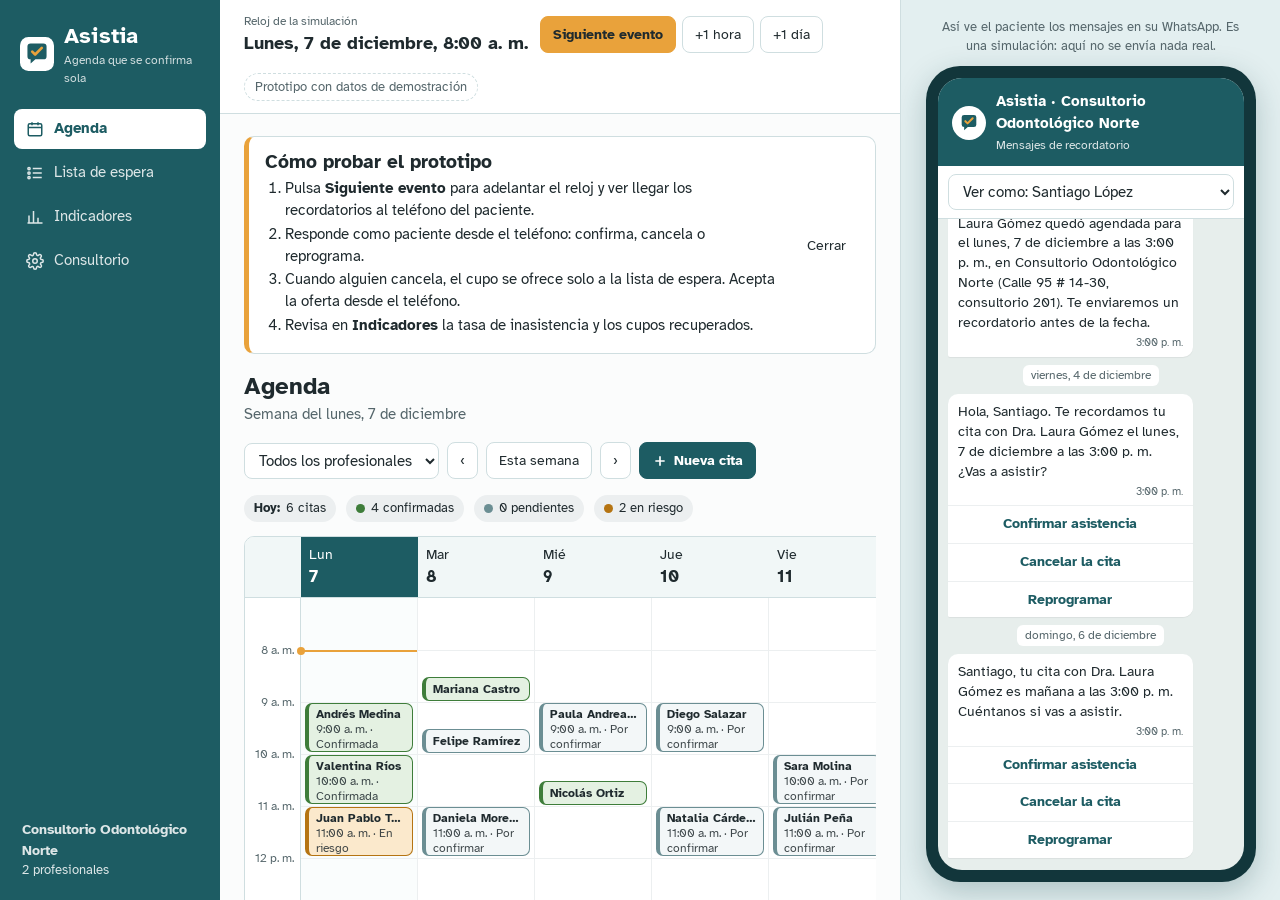
==== index.html @ c4b82bf7 "erick.perez commit inicial" ====
<!doctype html>
<html lang="es">
<head>
  <meta charset="utf-8">
  <meta name="viewport" content="width=device-width, initial-scale=1">
  <title>Asistia · Agenda que se confirma sola</title>
  <meta name="description" content="Prototipo funcional de Asistia: agenda web con recordatorios por WhatsApp simulados, confirmación con un toque y lista de espera.">
  <link rel="icon" href="favicon.svg" type="image/svg+xml">
  <link rel="stylesheet" href="styles.css">
</head>
<body>
  <div id="app"></div>
  <div id="toast" role="status" aria-live="polite"></div>
  <script type="module" src="app.js"></script>
</body>
</html>
---- styles.css ----
@font-face { font-family: "Atkinson Hyperlegible"; src: url("fonts/atkinson-hyperlegible-latin-400-normal.woff2") format("woff2"); font-weight: 400; font-style: normal; font-display: swap; }
@font-face { font-family: "Atkinson Hyperlegible"; src: url("fonts/atkinson-hyperlegible-latin-700-normal.woff2") format("woff2"); font-weight: 700; font-style: normal; font-display: swap; }
@font-face { font-family: "Atkinson Hyperlegible"; src: url("fonts/atkinson-hyperlegible-latin-400-italic.woff2") format("woff2"); font-weight: 400; font-style: italic; font-display: swap; }
:root {
  --pino: #1D5C63;
  --pino-osc: #144248;
  --bruma: #E3EFF0;
  --bruma-2: #F1F7F7;
  --papel: #FBFCFC;
  --tinta: #1F2A2E;
  --tinta-2: #55666B;
  --linea: #CFDEE0;
  --ambar: #E9A23B;
  --ambar-claro: #FBE9CC;
  --verde: #3E7D3A;
  --verde-claro: #E4F1E2;
  --ladrillo: #A4432F;
  --ladrillo-claro: #F8E6E1;
  --gris-claro: #ECEFF0;
  --chat: #E7EEEC;
  --burbuja: #FFFFFF;
  --burbuja-yo: #D6EFE9;
  --radio: 10px;
  --sombra: 0 1px 2px rgba(20, 66, 72, .08), 0 4px 14px rgba(20, 66, 72, .06);
  font-family: "Atkinson Hyperlegible", system-ui, sans-serif;
  color: var(--tinta);
  background: var(--papel);
}
* { box-sizing: border-box; }
html, body { margin: 0; height: 100%; }
body { font-size: 15px; line-height: 1.45; }
button, input, select, textarea { font: inherit; color: inherit; }
button { cursor: pointer; }
:focus-visible { outline: 3px solid var(--ambar); outline-offset: 2px; }
h1, h2, h3 { line-height: 1.2; margin: 0; }
h1 { font-size: 1.5rem; }
h2 { font-size: 1.2rem; }
h3 { font-size: 1rem; }
p { margin: 0 0 .6em; }
.muted { color: var(--tinta-2); }
.small { font-size: .85rem; }
.sr-only { position: absolute; width: 1px; height: 1px; overflow: hidden; clip: rect(0 0 0 0); }

/* ------------------------------------------------ estructura */
.shell {
  display: grid;
  grid-template-columns: 220px 1fr 380px;
  grid-template-rows: auto 1fr;
  grid-template-areas: "side top phone" "side main phone";
  height: 100vh;
}
.side { grid-area: side; background: var(--pino); color: #fff; display: flex; flex-direction: column; padding: 20px 14px; gap: 22px; }
.top { grid-area: top; border-bottom: 1px solid var(--linea); background: #fff; padding: 12px 24px; display: flex; align-items: center; gap: 16px; flex-wrap: wrap; }
.main { grid-area: main; overflow: auto; padding: 22px 24px 40px; }
.phone-col { grid-area: phone; background: var(--bruma); border-left: 1px solid var(--linea); display: flex; flex-direction: column; align-items: center; padding: 18px 16px; overflow: hidden; }

.brand { display: flex; align-items: center; gap: 10px; padding: 0 6px; }
.brand svg { width: 34px; height: 34px; flex: none; }
.brand b { font-size: 1.35rem; letter-spacing: .01em; }
.brand span { display: block; font-size: .78rem; opacity: .8; }
.nav { display: flex; flex-direction: column; gap: 4px; }
.nav a { color: #fff; text-decoration: none; padding: 9px 12px; border-radius: 8px; display: flex; align-items: center; gap: 10px; opacity: .85; }
.nav a:hover { background: rgba(255,255,255,.08); opacity: 1; }
.nav a[aria-current="page"] { background: #fff; color: var(--pino); opacity: 1; font-weight: 700; }
.nav svg { width: 18px; height: 18px; flex: none; }
.side .practice { margin-top: auto; font-size: .82rem; opacity: .85; padding: 0 8px; }
.side .practice b { display: block; font-size: .9rem; }

/* ------------------------------------------------ reloj de simulación */
.clock { display: flex; align-items: center; gap: 12px; flex-wrap: wrap; }
.clock-face { display: flex; flex-direction: column; }
.clock-face small { color: var(--tinta-2); font-size: .78rem; }
.clock-face strong { font-size: 1.15rem; }
.clock-face strong time:first-letter { text-transform: uppercase; }
.clock-btns { display: flex; gap: 6px; flex-wrap: wrap; }
.top .spacer { flex: 1; }
.demo-tag { font-size: .8rem; color: var(--tinta-2); border: 1px dashed var(--linea); border-radius: 999px; padding: 4px 10px; }

/* ------------------------------------------------ botones */
.btn { border: 1px solid var(--linea); background: #fff; border-radius: 8px; padding: 7px 12px; display: inline-flex; align-items: center; gap: 6px; font-size: .9rem; }
.btn:hover { border-color: var(--pino); }
.btn.primary { background: var(--pino); color: #fff; border-color: var(--pino); font-weight: 700; }
.btn.primary:hover { background: var(--pino-osc); }
.btn.next { background: var(--ambar); border-color: var(--ambar); color: var(--tinta); font-weight: 700; }
.btn.next:hover { background: #d8912b; }
.btn.danger { color: var(--ladrillo); }
.btn.danger:hover { border-color: var(--ladrillo); }
.btn.ghost { border-color: transparent; background: transparent; }
.btn:disabled { opacity: .5; cursor: not-allowed; }
.btn svg { width: 16px; height: 16px; }
a.btn { text-decoration: none; color: inherit; }

/* ------------------------------------------------ cabeceras de vista */
.view-head { display: flex; align-items: flex-end; justify-content: space-between; gap: 16px; margin-bottom: 16px; flex-wrap: wrap; }
.view-head p { margin: 4px 0 0; color: var(--tinta-2); }
.toolbar { display: flex; gap: 8px; align-items: center; flex-wrap: wrap; }
select.inp, input.inp, textarea.inp { border: 1px solid var(--linea); border-radius: 8px; padding: 7px 10px; background: #fff; }
label.fld { display: flex; flex-direction: column; gap: 4px; font-size: .88rem; font-weight: 700; }
label.fld .inp { font-weight: 400; }
label.chk { display: flex; gap: 8px; align-items: flex-start; font-size: .88rem; }

/* ------------------------------------------------ guía de demostración */
.howto { background: #fff; border: 1px solid var(--linea); border-left: 5px solid var(--ambar); border-radius: var(--radio); padding: 14px 16px; margin-bottom: 18px; display: grid; grid-template-columns: 1fr auto; gap: 8px 16px; }
.howto ol { margin: 4px 0 0; padding-left: 20px; }
.howto li { margin: 2px 0; }

/* ------------------------------------------------ resumen del día */
.daybar { display: flex; gap: 10px; flex-wrap: wrap; margin-bottom: 14px; }
.pill { display: inline-flex; align-items: center; gap: 6px; padding: 4px 10px; border-radius: 999px; font-size: .82rem; background: var(--gris-claro); }
.pill i { width: 9px; height: 9px; border-radius: 50%; display: inline-block; }

/* ------------------------------------------------ agenda semanal */
.week { display: grid; grid-template-columns: 56px repeat(6, minmax(110px, 1fr)); border: 1px solid var(--linea); border-radius: var(--radio); background: #fff; overflow: hidden; min-width: 760px; }
.week-wrap { overflow-x: auto; }
.wk-h { padding: 8px 8px; border-bottom: 1px solid var(--linea); font-size: .85rem; background: var(--bruma-2); position: sticky; top: 0; }
.wk-h.today { background: var(--pino); color: #fff; }
.wk-h b { display: block; font-size: 1.05rem; }
.wk-times { position: relative; border-right: 1px solid var(--linea); }
.wk-time { position: absolute; right: 6px; font-size: .72rem; color: var(--tinta-2); transform: translateY(-50%); }
.wk-col { position: relative; border-right: 1px solid var(--gris-claro); }
.wk-col:last-child { border-right: 0; }
.wk-col.today { background: #FAFDFD; }
.wk-line { position: absolute; left: 0; right: 0; border-top: 1px solid var(--gris-claro); }
.wk-now { position: absolute; left: 0; right: 0; border-top: 2px solid var(--ambar); z-index: 1; }
.wk-now::before { content: ""; position: absolute; left: -4px; top: -5px; width: 8px; height: 8px; border-radius: 50%; background: var(--ambar); }
.appt { position: absolute; left: 4px; right: 4px; border-radius: 7px; padding: 3px 7px; font-size: .78rem; line-height: 1.2; border: 1px solid; border-left-width: 4px; text-align: left; overflow: hidden; z-index: 2; background: #fff; }
.appt b { display: block; white-space: nowrap; overflow: hidden; text-overflow: ellipsis; }
.appt span { opacity: .85; }
.appt.short { display: flex; align-items: center; }
.appt.short span { display: none; }
.appt:hover { filter: brightness(.97); }
.st-programada { --c: #6B8E93; --bg: #F3F7F8; }
.st-confirmada { --c: var(--verde); --bg: var(--verde-claro); }
.st-riesgo { --c: #B57412; --bg: var(--ambar-claro); }
.st-cancelada, .st-reprogramada { --c: #9AA5A8; --bg: #F4F5F5; }
.st-asistio { --c: var(--pino); --bg: var(--bruma); }
.st-no_asistio { --c: var(--ladrillo); --bg: var(--ladrillo-claro); }
.appt { border-color: var(--c); background: var(--bg); }
.appt.st-cancelada, .appt.st-reprogramada { text-decoration: line-through; opacity: .75; }
.chip { display: inline-flex; align-items: center; gap: 5px; border-radius: 999px; padding: 2px 9px; font-size: .78rem; font-weight: 700; background: var(--bg); color: var(--c); border: 1px solid var(--c); }
.dot { width: 9px; height: 9px; border-radius: 50%; display: inline-block; background: var(--c); }
.flag-espera { font-size: .7rem; font-weight: 700; color: var(--pino); }

/* lista diaria (pantallas pequeñas) */
.daylist { display: none; }
.daylist section { margin-bottom: 16px; }
.daylist h3 { margin-bottom: 6px; }
.dl-item { display: flex; gap: 10px; align-items: center; width: 100%; text-align: left; border: 1px solid var(--linea); background: #fff; border-radius: 8px; padding: 8px 10px; margin-bottom: 6px; border-left: 4px solid var(--c); }
.dl-item time { font-weight: 700; min-width: 70px; }

/* ------------------------------------------------ panel lateral de detalle */
.drawer-bg { position: fixed; inset: 0; background: rgba(20, 40, 44, .35); z-index: 40; display: flex; justify-content: flex-end; }
.drawer { width: min(440px, 100%); background: #fff; height: 100%; overflow: auto; padding: 22px; box-shadow: -8px 0 24px rgba(0,0,0,.12); display: flex; flex-direction: column; gap: 14px; }
.drawer header { display: flex; justify-content: space-between; align-items: flex-start; gap: 10px; }
.kv { display: grid; grid-template-columns: 110px 1fr; gap: 6px 10px; font-size: .92rem; }
.kv dt { color: var(--tinta-2); }
.kv dd { margin: 0; }
.timeline { list-style: none; margin: 0; padding: 0 0 0 14px; border-left: 2px solid var(--bruma); }
.timeline li { position: relative; padding: 0 0 10px 6px; font-size: .88rem; }
.timeline li::before { content: ""; position: absolute; left: -20px; top: 5px; width: 10px; height: 10px; border-radius: 50%; background: var(--pino); border: 2px solid #fff; }
.timeline time { display: block; font-size: .76rem; color: var(--tinta-2); }
.actions { display: flex; flex-wrap: wrap; gap: 8px; }

/* modal */
.modal-bg { position: fixed; inset: 0; background: rgba(20, 40, 44, .4); z-index: 50; display: grid; place-items: center; padding: 16px; }
.modal { background: #fff; border-radius: 14px; width: min(520px, 100%); max-height: 92vh; overflow: auto; padding: 22px; display: flex; flex-direction: column; gap: 12px; }
.grid2 { display: grid; grid-template-columns: 1fr 1fr; gap: 10px; }
.err { color: var(--ladrillo); font-size: .88rem; min-height: 1.2em; }

/* ------------------------------------------------ teléfono simulado */
.phone-cap { font-size: .82rem; color: var(--tinta-2); text-align: center; margin-bottom: 10px; max-width: 320px; }
.phone { width: 330px; max-width: 100%; flex: 1; min-height: 0; background: #12363B; border-radius: 34px; padding: 12px; box-shadow: 0 10px 30px rgba(20, 66, 72, .25); display: flex; flex-direction: column; }
.screen { background: var(--chat); border-radius: 24px; flex: 1; min-height: 0; overflow: hidden; display: flex; flex-direction: column; }
.ph-head { background: var(--pino); color: #fff; padding: 12px 14px 10px; display: flex; align-items: center; gap: 10px; }
.ph-head .av { width: 34px; height: 34px; border-radius: 50%; background: #fff; display: grid; place-items: center; flex: none; }
.ph-head .av svg { width: 26px; height: 26px; }
.ph-head b { display: block; font-size: .95rem; }
.ph-head small { opacity: .85; font-size: .75rem; }
.ph-pick { padding: 8px 10px; background: #fff; border-bottom: 1px solid var(--linea); }
.ph-pick select { width: 100%; }
.ph-body { flex: 1; overflow-y: auto; padding: 12px 10px; display: flex; flex-direction: column; gap: 8px; }
.ph-day { align-self: center; background: #fff; border-radius: 6px; padding: 2px 8px; font-size: .72rem; color: var(--tinta-2); }
.bub { max-width: 86%; background: var(--burbuja); border-radius: 10px 10px 10px 2px; padding: 8px 10px 6px; font-size: .86rem; box-shadow: 0 1px 1px rgba(0,0,0,.06); align-self: flex-start; }
.bub.me { align-self: flex-end; background: var(--burbuja-yo); border-radius: 10px 10px 2px 10px; }
.bub time { display: block; text-align: right; font-size: .68rem; color: var(--tinta-2); margin-top: 2px; }
.bub-acts { display: flex; flex-direction: column; gap: 1px; margin: 6px -10px -6px; border-top: 1px solid var(--gris-claro); }
.bub-acts button { border: 0; background: #fff; color: var(--pino); font-weight: 700; padding: 8px; font-size: .85rem; }
.bub-acts button + button { border-top: 1px solid var(--gris-claro); }
.bub-acts button:last-child { border-radius: 0 0 10px 2px; }
.bub-acts button:disabled { color: #9AA5A8; cursor: default; }
.ph-empty { margin: auto; text-align: center; color: var(--tinta-2); font-size: .88rem; padding: 20px; }
.phone-toggle { display: none; }

/* ------------------------------------------------ página del paciente */
.pt-wrap { min-height: 100vh; background: var(--bruma); display: flex; justify-content: center; padding: 24px 14px; }
.pt { width: min(420px, 100%); background: #fff; border-radius: 18px; box-shadow: var(--sombra); overflow: hidden; align-self: flex-start; }
.pt-top { background: var(--pino); color: #fff; padding: 18px 20px; display: flex; gap: 10px; align-items: center; }
.pt-top svg { width: 30px; height: 30px; }
.pt-main { padding: 20px; display: flex; flex-direction: column; gap: 14px; }
.pt-when { background: var(--bruma-2); border-radius: 12px; padding: 14px; }
.pt-when strong { display: block; font-size: 1.25rem; }
.pt-when strong:first-letter { text-transform: uppercase; }
.pt-btns { display: flex; flex-direction: column; gap: 8px; }
.pt-btns .btn { justify-content: center; padding: 12px; font-size: 1rem; }
.slots { display: flex; flex-direction: column; gap: 10px; }
.slots h4 { margin: 0 0 4px; font-size: .9rem; }
.slots h4:first-letter { text-transform: uppercase; }
.slot-row { display: flex; flex-wrap: wrap; gap: 6px; }
.slot-row button { border: 1px solid var(--pino); color: var(--pino); background: #fff; border-radius: 8px; padding: 6px 10px; font-weight: 700; }
.slot-row button[aria-pressed="true"] { background: var(--pino); color: #fff; }
.pt-note { font-size: .78rem; color: var(--tinta-2); border-top: 1px solid var(--gris-claro); padding-top: 10px; }
.phone .pt-wrap { min-height: auto; padding: 0; background: transparent; flex: 1; overflow-y: auto; }
.phone .pt { border-radius: 0; box-shadow: none; width: 100%; }
.phone .pt-top { padding: 12px 14px; }

/* ------------------------------------------------ indicadores */
.kpis { display: grid; grid-template-columns: repeat(4, minmax(150px, 1fr)); gap: 12px; margin-bottom: 18px; }
.kpi { background: #fff; border: 1px solid var(--linea); border-radius: var(--radio); padding: 14px; }
.kpi .v { font-size: 1.9rem; font-weight: 700; color: var(--pino); line-height: 1.1; }
.kpi .l { font-weight: 700; margin-top: 2px; }
.kpi p { margin: 4px 0 0; color: var(--tinta-2); font-size: .82rem; }
.kpi.good .v { color: var(--verde); }
.panel { background: #fff; border: 1px solid var(--linea); border-radius: var(--radio); padding: 16px; margin-bottom: 16px; }
.panel h2 { margin-bottom: 6px; }
.chart svg { width: 100%; height: auto; display: block; }
table.tbl { width: 100%; border-collapse: collapse; font-size: .9rem; }
.tbl th { text-align: left; background: var(--pino); color: #fff; padding: 8px 10px; font-weight: 700; }
.tbl th:first-child { border-top-left-radius: 8px; }
.tbl th:last-child { border-top-right-radius: 8px; }
.tbl td { padding: 8px 10px; border-bottom: 1px solid var(--gris-claro); vertical-align: top; }
.tbl tr:nth-child(even) td { background: var(--bruma-2); }
.cols2 { display: grid; grid-template-columns: 1.3fr 1fr; gap: 16px; align-items: start; }
.form-stack { display: flex; flex-direction: column; gap: 10px; }
.empty { padding: 18px; text-align: center; color: var(--tinta-2); }

#toast { position: fixed; bottom: 18px; left: 50%; transform: translateX(-50%); background: var(--tinta); color: #fff; padding: 10px 16px; border-radius: 10px; font-size: .9rem; opacity: 0; pointer-events: none; transition: opacity .2s; z-index: 80; max-width: 90vw; }
#toast.show { opacity: 1; }

/* ------------------------------------------------ responsive */
@media (max-width: 1180px) {
  .shell { grid-template-columns: 200px 1fr; grid-template-areas: "side top" "side main"; }
  .phone-col { position: fixed; right: 0; top: 0; bottom: 0; width: 380px; max-width: 100%; z-index: 30; transform: translateX(100%); transition: transform .2s; box-shadow: -8px 0 24px rgba(0,0,0,.15); }
  .phone-col.open { transform: none; }
  .phone-toggle { display: inline-flex; }
  .phone-close { display: inline-flex !important; }
}
@media (max-width: 760px) {
  .shell { grid-template-columns: 1fr; grid-template-rows: auto auto 1fr; grid-template-areas: "side" "top" "main"; height: auto; min-height: 100vh; }
  .side { flex-direction: row; align-items: center; padding: 10px 12px; gap: 10px; flex-wrap: wrap; }
  .nav { flex-direction: row; flex-wrap: wrap; }
  .nav a { padding: 6px 9px; font-size: .85rem; }
  .side .practice { display: none; }
  .top { padding: 10px 14px; }
  .main { padding: 16px 14px 40px; }
  .week-wrap { display: none; }
  .daylist { display: block; }
  .kpis { grid-template-columns: 1fr 1fr; }
  .cols2 { grid-template-columns: 1fr; }
  .grid2 { grid-template-columns: 1fr; }
  .howto { grid-template-columns: 1fr; }
  .howto .btn { justify-self: start; }
}
.phone-close { display: none !important; }
@media (prefers-reduced-motion: reduce) { * { transition: none !important; } }
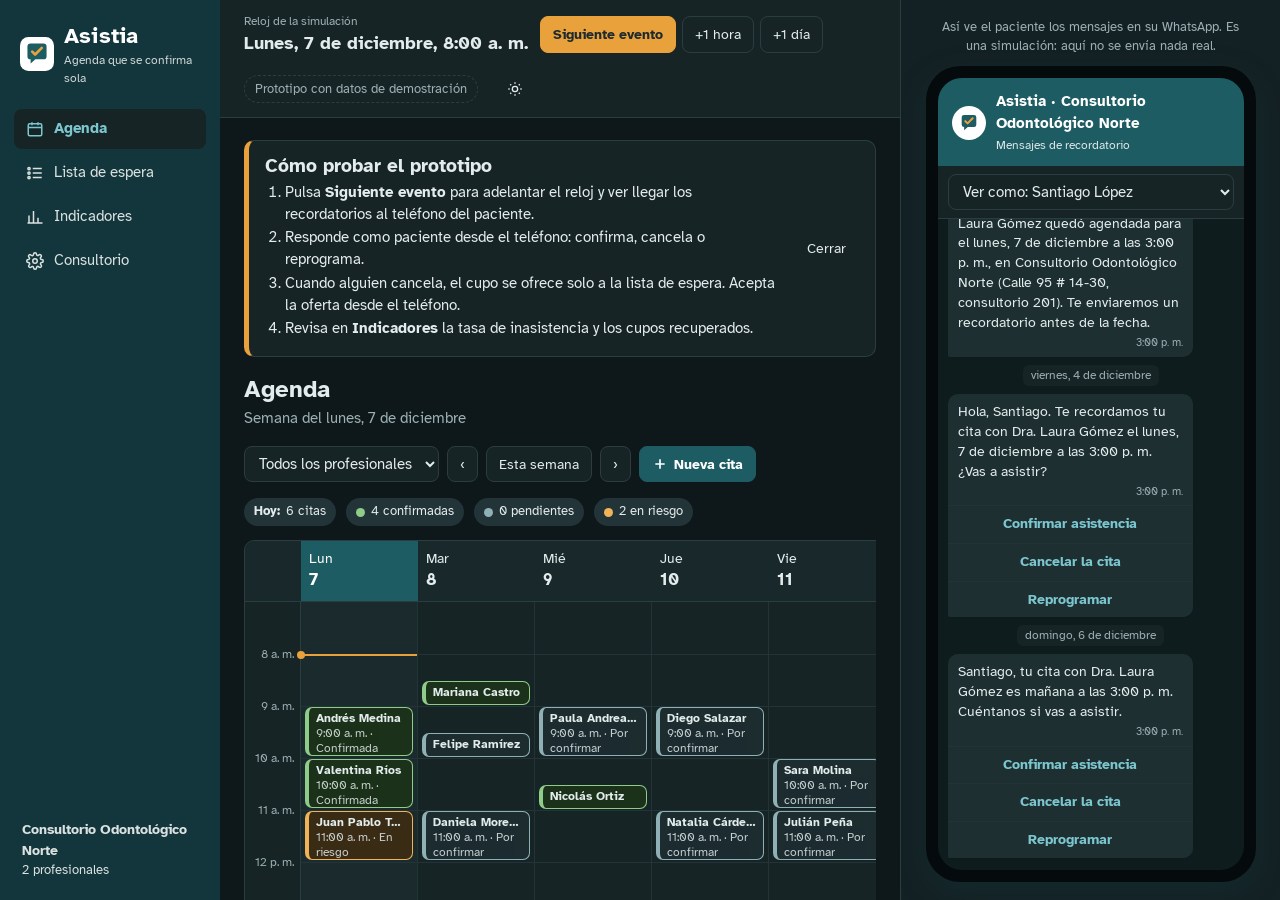
==== commit 0a900535: "modo oscuro" ====
--- a/index.html
+++ b/index.html
@@ -6,6 +6,15 @@
   <title>Asistia · Agenda que se confirma sola</title>
   <meta name="description" content="Prototipo funcional de Asistia: agenda web con recordatorios por WhatsApp simulados, confirmación con un toque y lista de espera.">
   <link rel="icon" href="favicon.svg" type="image/svg+xml">
+  <script>
+    // Modo oscuro por defecto; si la persona eligió claro, se respeta.
+    (function () {
+      var t = "dark";
+      try { if (localStorage.getItem("asistia-tema") === "light") t = "light"; } catch (e) {}
+      document.documentElement.dataset.theme = t;
+    })();
+  </script>
+  <meta name="color-scheme" content="dark light">
   <link rel="stylesheet" href="styles.css">
 </head>
 <body>
--- a/styles.css
+++ b/styles.css
@@ -22,9 +22,62 @@
   --burbuja-yo: #D6EFE9;
   --radio: 10px;
   --sombra: 0 1px 2px rgba(20, 66, 72, .08), 0 4px 14px rgba(20, 66, 72, .06);
+  /* superficies y acentos que cambian con el tema */
+  --sup: #FFFFFF;
+  --acento: #1D5C63;
+  --side: #1D5C63;
+  --hoy: #FAFDFD;
+  --verde-txt: #3E7D3A;
+  --ladrillo-txt: #A4432F;
+  --ambar-txt: #9A6514;
+  --riesgo: #B57412;
+  --prog: #6B8E93;
+  --prog-bg: #F3F7F8;
+  --anulada: #9AA5A8;
+  --anulada-bg: #F4F5F5;
+  --toast-bg: #1F2A2E;
+  --toast-txt: #FFFFFF;
+  --marco: #12363B;
+  --barra: #1D5C63;
+  color-scheme: light;
   font-family: "Atkinson Hyperlegible", system-ui, sans-serif;
   color: var(--tinta);
   background: var(--papel);
+}
+/* Modo oscuro: es el predeterminado (index.html pone data-theme="dark" si no hay preferencia guardada) */
+:root[data-theme="dark"] {
+  --pino-osc: #174A50;
+  --bruma: #142124;
+  --bruma-2: #18282B;
+  --papel: #0E181A;
+  --tinta: #E3ECED;
+  --tinta-2: #9CB0B4;
+  --linea: #2A3E42;
+  --ambar-claro: #3A2C14;
+  --verde-claro: #1B3119;
+  --ladrillo-claro: #3A1F19;
+  --gris-claro: #223438;
+  --chat: #0F1C1E;
+  --burbuja: #1E2F32;
+  --burbuja-yo: #1D4642;
+  --sombra: 0 1px 2px rgba(0, 0, 0, .4), 0 4px 14px rgba(0, 0, 0, .3);
+  --sup: #172426;
+  --acento: #7CC7CF;
+  --side: #12363B;
+  --hoy: #1A2A2D;
+  --verde-txt: #8FCB89;
+  --ladrillo-txt: #EE9A86;
+  --ambar-txt: #F0BE6E;
+  --riesgo: #F0B357;
+  --prog: #8FB1B6;
+  --prog-bg: #1C2C2F;
+  --anulada: #7D8B8E;
+  --anulada-bg: #1D2729;
+  --toast-bg: #E3ECED;
+  --toast-txt: #0E181A;
+  --marco: #050B0C;
+  --barra: #3C8E97;
+  color-scheme: dark;
 }
 * { box-sizing: border-box; }
 html, body { margin: 0; height: 100%; }
@@ -49,8 +102,8 @@
   grid-template-areas: "side top phone" "side main phone";
   height: 100vh;
 }
-.side { grid-area: side; background: var(--pino); color: #fff; display: flex; flex-direction: column; padding: 20px 14px; gap: 22px; }
-.top { grid-area: top; border-bottom: 1px solid var(--linea); background: #fff; padding: 12px 24px; display: flex; align-items: center; gap: 16px; flex-wrap: wrap; }
+.side { grid-area: side; background: var(--side); color: #fff; display: flex; flex-direction: column; padding: 20px 14px; gap: 22px; }
+.top { grid-area: top; border-bottom: 1px solid var(--linea); background: var(--sup); padding: 12px 24px; display: flex; align-items: center; gap: 16px; flex-wrap: wrap; }
 .main { grid-area: main; overflow: auto; padding: 22px 24px 40px; }
 .phone-col { grid-area: phone; background: var(--bruma); border-left: 1px solid var(--linea); display: flex; flex-direction: column; align-items: center; padding: 18px 16px; overflow: hidden; }
 
@@ -61,7 +114,7 @@
 .nav { display: flex; flex-direction: column; gap: 4px; }
 .nav a { color: #fff; text-decoration: none; padding: 9px 12px; border-radius: 8px; display: flex; align-items: center; gap: 10px; opacity: .85; }
 .nav a:hover { background: rgba(255,255,255,.08); opacity: 1; }
-.nav a[aria-current="page"] { background: #fff; color: var(--pino); opacity: 1; font-weight: 700; }
+.nav a[aria-current="page"] { background: var(--sup); color: var(--acento); opacity: 1; font-weight: 700; }
 .nav svg { width: 18px; height: 18px; flex: none; }
 .side .practice { margin-top: auto; font-size: .82rem; opacity: .85; padding: 0 8px; }
 .side .practice b { display: block; font-size: .9rem; }
@@ -77,14 +130,14 @@
 .demo-tag { font-size: .8rem; color: var(--tinta-2); border: 1px dashed var(--linea); border-radius: 999px; padding: 4px 10px; }
 
 /* ------------------------------------------------ botones */
-.btn { border: 1px solid var(--linea); background: #fff; border-radius: 8px; padding: 7px 12px; display: inline-flex; align-items: center; gap: 6px; font-size: .9rem; }
-.btn:hover { border-color: var(--pino); }
+.btn { border: 1px solid var(--linea); background: var(--sup); border-radius: 8px; padding: 7px 12px; display: inline-flex; align-items: center; gap: 6px; font-size: .9rem; }
+.btn:hover { border-color: var(--acento); }
 .btn.primary { background: var(--pino); color: #fff; border-color: var(--pino); font-weight: 700; }
 .btn.primary:hover { background: var(--pino-osc); }
-.btn.next { background: var(--ambar); border-color: var(--ambar); color: var(--tinta); font-weight: 700; }
+.btn.next { background: var(--ambar); border-color: var(--ambar); color: #1F2A2E; font-weight: 700; }
 .btn.next:hover { background: #d8912b; }
-.btn.danger { color: var(--ladrillo); }
-.btn.danger:hover { border-color: var(--ladrillo); }
+.btn.danger { color: var(--ladrillo-txt); }
+.btn.danger:hover { border-color: var(--ladrillo-txt); }
 .btn.ghost { border-color: transparent; background: transparent; }
 .btn:disabled { opacity: .5; cursor: not-allowed; }
 .btn svg { width: 16px; height: 16px; }
@@ -94,13 +147,13 @@
 .view-head { display: flex; align-items: flex-end; justify-content: space-between; gap: 16px; margin-bottom: 16px; flex-wrap: wrap; }
 .view-head p { margin: 4px 0 0; color: var(--tinta-2); }
 .toolbar { display: flex; gap: 8px; align-items: center; flex-wrap: wrap; }
-select.inp, input.inp, textarea.inp { border: 1px solid var(--linea); border-radius: 8px; padding: 7px 10px; background: #fff; }
+select.inp, input.inp, textarea.inp { border: 1px solid var(--linea); border-radius: 8px; padding: 7px 10px; background: var(--sup); }
 label.fld { display: flex; flex-direction: column; gap: 4px; font-size: .88rem; font-weight: 700; }
 label.fld .inp { font-weight: 400; }
 label.chk { display: flex; gap: 8px; align-items: flex-start; font-size: .88rem; }
 
 /* ------------------------------------------------ guía de demostración */
-.howto { background: #fff; border: 1px solid var(--linea); border-left: 5px solid var(--ambar); border-radius: var(--radio); padding: 14px 16px; margin-bottom: 18px; display: grid; grid-template-columns: 1fr auto; gap: 8px 16px; }
+.howto { background: var(--sup); border: 1px solid var(--linea); border-left: 5px solid var(--ambar); border-radius: var(--radio); padding: 14px 16px; margin-bottom: 18px; display: grid; grid-template-columns: 1fr auto; gap: 8px 16px; }
 .howto ol { margin: 4px 0 0; padding-left: 20px; }
 .howto li { margin: 2px 0; }
 
@@ -110,7 +163,7 @@
 .pill i { width: 9px; height: 9px; border-radius: 50%; display: inline-block; }
 
 /* ------------------------------------------------ agenda semanal */
-.week { display: grid; grid-template-columns: 56px repeat(6, minmax(110px, 1fr)); border: 1px solid var(--linea); border-radius: var(--radio); background: #fff; overflow: hidden; min-width: 760px; }
+.week { display: grid; grid-template-columns: 56px repeat(6, minmax(110px, 1fr)); border: 1px solid var(--linea); border-radius: var(--radio); background: var(--sup); overflow: hidden; min-width: 760px; }
 .week-wrap { overflow-x: auto; }
 .wk-h { padding: 8px 8px; border-bottom: 1px solid var(--linea); font-size: .85rem; background: var(--bruma-2); position: sticky; top: 0; }
 .wk-h.today { background: var(--pino); color: #fff; }
@@ -119,81 +172,81 @@
 .wk-time { position: absolute; right: 6px; font-size: .72rem; color: var(--tinta-2); transform: translateY(-50%); }
 .wk-col { position: relative; border-right: 1px solid var(--gris-claro); }
 .wk-col:last-child { border-right: 0; }
-.wk-col.today { background: #FAFDFD; }
+.wk-col.today { background: var(--hoy); }
 .wk-line { position: absolute; left: 0; right: 0; border-top: 1px solid var(--gris-claro); }
 .wk-now { position: absolute; left: 0; right: 0; border-top: 2px solid var(--ambar); z-index: 1; }
 .wk-now::before { content: ""; position: absolute; left: -4px; top: -5px; width: 8px; height: 8px; border-radius: 50%; background: var(--ambar); }
-.appt { position: absolute; left: 4px; right: 4px; border-radius: 7px; padding: 3px 7px; font-size: .78rem; line-height: 1.2; border: 1px solid; border-left-width: 4px; text-align: left; overflow: hidden; z-index: 2; background: #fff; }
+.appt { position: absolute; left: 4px; right: 4px; border-radius: 7px; padding: 3px 7px; font-size: .78rem; line-height: 1.2; border: 1px solid; border-left-width: 4px; text-align: left; overflow: hidden; z-index: 2; background: var(--sup); }
 .appt b { display: block; white-space: nowrap; overflow: hidden; text-overflow: ellipsis; }
 .appt span { opacity: .85; }
 .appt.short { display: flex; align-items: center; }
 .appt.short span { display: none; }
 .appt:hover { filter: brightness(.97); }
-.st-programada { --c: #6B8E93; --bg: #F3F7F8; }
-.st-confirmada { --c: var(--verde); --bg: var(--verde-claro); }
-.st-riesgo { --c: #B57412; --bg: var(--ambar-claro); }
-.st-cancelada, .st-reprogramada { --c: #9AA5A8; --bg: #F4F5F5; }
-.st-asistio { --c: var(--pino); --bg: var(--bruma); }
-.st-no_asistio { --c: var(--ladrillo); --bg: var(--ladrillo-claro); }
+.st-programada { --c: var(--prog); --bg: var(--prog-bg); }
+.st-confirmada { --c: var(--verde-txt); --bg: var(--verde-claro); }
+.st-riesgo { --c: var(--riesgo); --bg: var(--ambar-claro); }
+.st-cancelada, .st-reprogramada { --c: var(--anulada); --bg: var(--anulada-bg); }
+.st-asistio { --c: var(--acento); --bg: var(--bruma); }
+.st-no_asistio { --c: var(--ladrillo-txt); --bg: var(--ladrillo-claro); }
 .appt { border-color: var(--c); background: var(--bg); }
 .appt.st-cancelada, .appt.st-reprogramada { text-decoration: line-through; opacity: .75; }
 .chip { display: inline-flex; align-items: center; gap: 5px; border-radius: 999px; padding: 2px 9px; font-size: .78rem; font-weight: 700; background: var(--bg); color: var(--c); border: 1px solid var(--c); }
 .dot { width: 9px; height: 9px; border-radius: 50%; display: inline-block; background: var(--c); }
-.flag-espera { font-size: .7rem; font-weight: 700; color: var(--pino); }
+.flag-espera { font-size: .7rem; font-weight: 700; color: var(--acento); }
 
 /* lista diaria (pantallas pequeñas) */
 .daylist { display: none; }
 .daylist section { margin-bottom: 16px; }
 .daylist h3 { margin-bottom: 6px; }
-.dl-item { display: flex; gap: 10px; align-items: center; width: 100%; text-align: left; border: 1px solid var(--linea); background: #fff; border-radius: 8px; padding: 8px 10px; margin-bottom: 6px; border-left: 4px solid var(--c); }
+.dl-item { display: flex; gap: 10px; align-items: center; width: 100%; text-align: left; border: 1px solid var(--linea); background: var(--sup); border-radius: 8px; padding: 8px 10px; margin-bottom: 6px; border-left: 4px solid var(--c); }
 .dl-item time { font-weight: 700; min-width: 70px; }
 
 /* ------------------------------------------------ panel lateral de detalle */
 .drawer-bg { position: fixed; inset: 0; background: rgba(20, 40, 44, .35); z-index: 40; display: flex; justify-content: flex-end; }
-.drawer { width: min(440px, 100%); background: #fff; height: 100%; overflow: auto; padding: 22px; box-shadow: -8px 0 24px rgba(0,0,0,.12); display: flex; flex-direction: column; gap: 14px; }
+.drawer { width: min(440px, 100%); background: var(--sup); height: 100%; overflow: auto; padding: 22px; box-shadow: -8px 0 24px rgba(0,0,0,.12); display: flex; flex-direction: column; gap: 14px; }
 .drawer header { display: flex; justify-content: space-between; align-items: flex-start; gap: 10px; }
 .kv { display: grid; grid-template-columns: 110px 1fr; gap: 6px 10px; font-size: .92rem; }
 .kv dt { color: var(--tinta-2); }
 .kv dd { margin: 0; }
 .timeline { list-style: none; margin: 0; padding: 0 0 0 14px; border-left: 2px solid var(--bruma); }
 .timeline li { position: relative; padding: 0 0 10px 6px; font-size: .88rem; }
-.timeline li::before { content: ""; position: absolute; left: -20px; top: 5px; width: 10px; height: 10px; border-radius: 50%; background: var(--pino); border: 2px solid #fff; }
+.timeline li::before { content: ""; position: absolute; left: -20px; top: 5px; width: 10px; height: 10px; border-radius: 50%; background: var(--acento); border: 2px solid var(--sup); }
 .timeline time { display: block; font-size: .76rem; color: var(--tinta-2); }
 .actions { display: flex; flex-wrap: wrap; gap: 8px; }
 
 /* modal */
 .modal-bg { position: fixed; inset: 0; background: rgba(20, 40, 44, .4); z-index: 50; display: grid; place-items: center; padding: 16px; }
-.modal { background: #fff; border-radius: 14px; width: min(520px, 100%); max-height: 92vh; overflow: auto; padding: 22px; display: flex; flex-direction: column; gap: 12px; }
+.modal { background: var(--sup); border-radius: 14px; width: min(520px, 100%); max-height: 92vh; overflow: auto; padding: 22px; display: flex; flex-direction: column; gap: 12px; }
 .grid2 { display: grid; grid-template-columns: 1fr 1fr; gap: 10px; }
-.err { color: var(--ladrillo); font-size: .88rem; min-height: 1.2em; }
+.err { color: var(--ladrillo-txt); font-size: .88rem; min-height: 1.2em; }
 
 /* ------------------------------------------------ teléfono simulado */
 .phone-cap { font-size: .82rem; color: var(--tinta-2); text-align: center; margin-bottom: 10px; max-width: 320px; }
-.phone { width: 330px; max-width: 100%; flex: 1; min-height: 0; background: #12363B; border-radius: 34px; padding: 12px; box-shadow: 0 10px 30px rgba(20, 66, 72, .25); display: flex; flex-direction: column; }
+.phone { width: 330px; max-width: 100%; flex: 1; min-height: 0; background: var(--marco); border-radius: 34px; padding: 12px; box-shadow: 0 10px 30px rgba(20, 66, 72, .25); display: flex; flex-direction: column; }
 .screen { background: var(--chat); border-radius: 24px; flex: 1; min-height: 0; overflow: hidden; display: flex; flex-direction: column; }
 .ph-head { background: var(--pino); color: #fff; padding: 12px 14px 10px; display: flex; align-items: center; gap: 10px; }
 .ph-head .av { width: 34px; height: 34px; border-radius: 50%; background: #fff; display: grid; place-items: center; flex: none; }
 .ph-head .av svg { width: 26px; height: 26px; }
 .ph-head b { display: block; font-size: .95rem; }
 .ph-head small { opacity: .85; font-size: .75rem; }
-.ph-pick { padding: 8px 10px; background: #fff; border-bottom: 1px solid var(--linea); }
+.ph-pick { padding: 8px 10px; background: var(--sup); border-bottom: 1px solid var(--linea); }
 .ph-pick select { width: 100%; }
 .ph-body { flex: 1; overflow-y: auto; padding: 12px 10px; display: flex; flex-direction: column; gap: 8px; }
-.ph-day { align-self: center; background: #fff; border-radius: 6px; padding: 2px 8px; font-size: .72rem; color: var(--tinta-2); }
+.ph-day { align-self: center; background: var(--sup); border-radius: 6px; padding: 2px 8px; font-size: .72rem; color: var(--tinta-2); }
 .bub { max-width: 86%; background: var(--burbuja); border-radius: 10px 10px 10px 2px; padding: 8px 10px 6px; font-size: .86rem; box-shadow: 0 1px 1px rgba(0,0,0,.06); align-self: flex-start; }
 .bub.me { align-self: flex-end; background: var(--burbuja-yo); border-radius: 10px 10px 2px 10px; }
 .bub time { display: block; text-align: right; font-size: .68rem; color: var(--tinta-2); margin-top: 2px; }
 .bub-acts { display: flex; flex-direction: column; gap: 1px; margin: 6px -10px -6px; border-top: 1px solid var(--gris-claro); }
-.bub-acts button { border: 0; background: #fff; color: var(--pino); font-weight: 700; padding: 8px; font-size: .85rem; }
+.bub-acts button { border: 0; background: var(--burbuja); color: var(--acento); font-weight: 700; padding: 8px; font-size: .85rem; }
 .bub-acts button + button { border-top: 1px solid var(--gris-claro); }
 .bub-acts button:last-child { border-radius: 0 0 10px 2px; }
-.bub-acts button:disabled { color: #9AA5A8; cursor: default; }
+.bub-acts button:disabled { color: var(--anulada); cursor: default; }
 .ph-empty { margin: auto; text-align: center; color: var(--tinta-2); font-size: .88rem; padding: 20px; }
 .phone-toggle { display: none; }
 
 /* ------------------------------------------------ página del paciente */
 .pt-wrap { min-height: 100vh; background: var(--bruma); display: flex; justify-content: center; padding: 24px 14px; }
-.pt { width: min(420px, 100%); background: #fff; border-radius: 18px; box-shadow: var(--sombra); overflow: hidden; align-self: flex-start; }
+.pt { width: min(420px, 100%); background: var(--sup); border-radius: 18px; box-shadow: var(--sombra); overflow: hidden; align-self: flex-start; }
 .pt-top { background: var(--pino); color: #fff; padding: 18px 20px; display: flex; gap: 10px; align-items: center; }
 .pt-top svg { width: 30px; height: 30px; }
 .pt-main { padding: 20px; display: flex; flex-direction: column; gap: 14px; }
@@ -206,7 +259,7 @@
 .slots h4 { margin: 0 0 4px; font-size: .9rem; }
 .slots h4:first-letter { text-transform: uppercase; }
 .slot-row { display: flex; flex-wrap: wrap; gap: 6px; }
-.slot-row button { border: 1px solid var(--pino); color: var(--pino); background: #fff; border-radius: 8px; padding: 6px 10px; font-weight: 700; }
+.slot-row button { border: 1px solid var(--acento); color: var(--acento); background: var(--sup); border-radius: 8px; padding: 6px 10px; font-weight: 700; }
 .slot-row button[aria-pressed="true"] { background: var(--pino); color: #fff; }
 .pt-note { font-size: .78rem; color: var(--tinta-2); border-top: 1px solid var(--gris-claro); padding-top: 10px; }
 .phone .pt-wrap { min-height: auto; padding: 0; background: transparent; flex: 1; overflow-y: auto; }
@@ -215,12 +268,12 @@
 
 /* ------------------------------------------------ indicadores */
 .kpis { display: grid; grid-template-columns: repeat(4, minmax(150px, 1fr)); gap: 12px; margin-bottom: 18px; }
-.kpi { background: #fff; border: 1px solid var(--linea); border-radius: var(--radio); padding: 14px; }
-.kpi .v { font-size: 1.9rem; font-weight: 700; color: var(--pino); line-height: 1.1; }
+.kpi { background: var(--sup); border: 1px solid var(--linea); border-radius: var(--radio); padding: 14px; }
+.kpi .v { font-size: 1.9rem; font-weight: 700; color: var(--acento); line-height: 1.1; }
 .kpi .l { font-weight: 700; margin-top: 2px; }
 .kpi p { margin: 4px 0 0; color: var(--tinta-2); font-size: .82rem; }
-.kpi.good .v { color: var(--verde); }
-.panel { background: #fff; border: 1px solid var(--linea); border-radius: var(--radio); padding: 16px; margin-bottom: 16px; }
+.kpi.good .v { color: var(--verde-txt); }
+.panel { background: var(--sup); border: 1px solid var(--linea); border-radius: var(--radio); padding: 16px; margin-bottom: 16px; }
 .panel h2 { margin-bottom: 6px; }
 .chart svg { width: 100%; height: auto; display: block; }
 table.tbl { width: 100%; border-collapse: collapse; font-size: .9rem; }
@@ -233,7 +286,7 @@
 .form-stack { display: flex; flex-direction: column; gap: 10px; }
 .empty { padding: 18px; text-align: center; color: var(--tinta-2); }
 
-#toast { position: fixed; bottom: 18px; left: 50%; transform: translateX(-50%); background: var(--tinta); color: #fff; padding: 10px 16px; border-radius: 10px; font-size: .9rem; opacity: 0; pointer-events: none; transition: opacity .2s; z-index: 80; max-width: 90vw; }
+#toast { position: fixed; bottom: 18px; left: 50%; transform: translateX(-50%); background: var(--toast-bg); color: var(--toast-txt); padding: 10px 16px; border-radius: 10px; font-size: .9rem; opacity: 0; pointer-events: none; transition: opacity .2s; z-index: 80; max-width: 90vw; }
 #toast.show { opacity: 1; }
 
 /* ------------------------------------------------ responsive */
